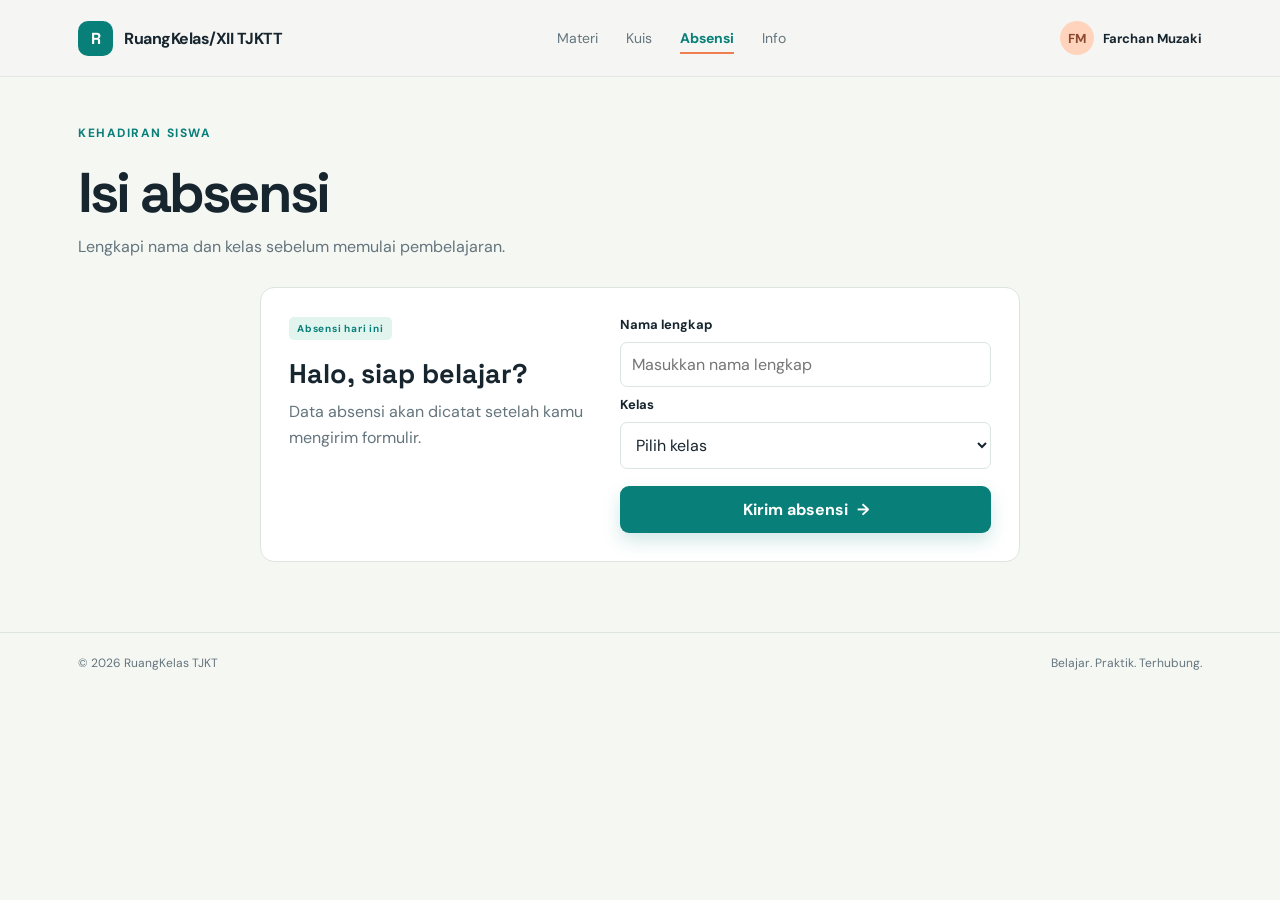
==== absensi.html @ 8e9f74b7 "Add files via upload" ====
<!DOCTYPE html>
<html lang="id">
<head>
  <meta charset="UTF-8">
  <meta name="viewport" content="width=device-width, initial-scale=1.0">
  <title>Absensi | RuangKelas TJKT</title>
  <link rel="preconnect" href="https://fonts.googleapis.com">
  <link rel="preconnect" href="https://fonts.gstatic.com" crossorigin>
  <link href="https://fonts.googleapis.com/css2?family=DM+Sans:wght@400;500;600;700&family=Space+Grotesk:wght@500;600;700&display=swap" rel="stylesheet">
  <link rel="stylesheet" href="style.css">
</head>
<body>
  <header><div class="shell nav"><a class="brand" href="index.html"><span class="brand-mark">R</span> RuangKelas</a><button class="menu-toggle" type="button" aria-label="Buka menu navigasi" aria-controls="mobile-nav" aria-expanded="false"><span></span><span></span><span></span></button><nav id="mobile-nav" class="nav-links"><a href="materi.html">Materi</a><a href="kuis.html">Kuis</a><a class="nav-active" href="absensi.html">Absensi</a><a href="info.html">Info</a></nav><a class="profile" href="admin.html" aria-label="Login admin"><span class="avatar">FM</span> Farchan Muzaki</a></div></header>
  <main class="shell page-main">
    <section class="page-heading"><div class="eyebrow">Kehadiran siswa</div><h1>Isi absensi</h1><p>Lengkapi nama dan kelas sebelum memulai pembelajaran.</p></section>
    <section class="attendance-card">
      <div class="attendance-intro"><span class="tag">Absensi hari ini</span><h2>Halo, siap belajar?</h2><p>Data absensi akan dicatat setelah kamu mengirim formulir.</p></div>
      <form id="attendance-form" class="attendance-form">
        <label for="attendance-name">Nama lengkap</label>
        <input id="attendance-name" name="nama" type="text" placeholder="Masukkan nama lengkap" autocomplete="name" required>
        <label for="attendance-class">Kelas</label>
        <select id="attendance-class" name="kelas" required>
          <option value="">Pilih kelas</option>
          <option value="XII TJKTT 1">XII TJKTT 1</option>
          <option value="XII TJKTT 2">XII TJKTT 2</option>
        </select>
        <button class="button" type="submit">Kirim absensi <span>→</span></button>
      </form>
      <div id="attendance-success" class="attendance-success hidden" role="status"></div>
    </section>
  </main>
  <footer><div class="shell">© 2026 RuangKelas TJKT <span style="float:right">Belajar. Praktik. Terhubung.</span></div></footer>
  <script src="script.js"></script>
  <script>
    document.getElementById('attendance-form').addEventListener('submit', async event => {
      event.preventDefault();
      const name = document.getElementById('attendance-name').value.trim();
      const studentClass = document.getElementById('attendance-class').value;
      const success = document.getElementById('attendance-success');
      const submitButton = event.target.querySelector('button[type="submit"]');
      submitButton.disabled = true;
      submitButton.textContent = 'Mengirim absensi...';
      try {
        await fetch(GOOGLE_SHEETS_URL, {
          method: 'POST',
          mode: 'no-cors',
          headers: { 'Content-Type': 'text/plain;charset=utf-8' },
          body: JSON.stringify({
            action: 'saveAttendance',
            nama: name,
            kelas: studentClass,
            waktu: new Date().toISOString()
          })
        });
        success.textContent = `Absensi ${name} dari kelas ${studentClass} berhasil dikirim.`;
        success.classList.remove('hidden');
        event.target.reset();
      } catch (error) {
        success.textContent = 'Absensi gagal dikirim. Periksa koneksi lalu coba lagi.';
        success.classList.remove('hidden');
      } finally {
        submitButton.disabled = false;
        submitButton.innerHTML = 'Kirim absensi <span>→</span>';
      }
    });
  </script>
</body>
</html>
---- style.css ----
:root { --ink: #17252f; --muted: #64747d; --paper: #f5f7f3; --line: #dce5df; --teal: #087f79; --orange: #ef7d4d; --yellow: #f5c85b; }
* { box-sizing: border-box; }
body { margin: 0; color: var(--ink); background: var(--paper); font-family: 'DM Sans', sans-serif; }
h1, h2, h3, p { margin: 0; } h1, h2, h3 { font-family: 'Space Grotesk', sans-serif; }
button, select, input { font: inherit; }
button { cursor: pointer; border: 0; }
.shell { max-width: 1180px; margin: auto; padding: 0 28px; }
header { border-bottom: 1px solid rgba(220,229,223,.8); background: rgba(245,247,243,.9); }
.nav { height: 76px; display: flex; align-items: center; justify-content: space-between; }
.brand { display: flex; align-items: center; gap: 11px; color: inherit; text-decoration: none; font-weight: 700; letter-spacing: -.03em; }
.brand-mark { width: 35px; height: 35px; display: grid; place-items: center; color: white; background: var(--teal); border-radius: 10px; font-family: 'Space Grotesk'; }
.menu-toggle { display: none; width: 42px; height: 42px; padding: 10px; color: var(--ink); background: transparent; border-radius: 8px; }
.menu-toggle span { display: block; width: 22px; height: 2px; margin: 4px auto; background: currentColor; transition: transform .2s ease, opacity .2s ease; }
.menu-toggle[aria-expanded="true"] span:nth-child(1) { transform: translateY(6px) rotate(45deg); }
.menu-toggle[aria-expanded="true"] span:nth-child(2) { opacity: 0; }
.menu-toggle[aria-expanded="true"] span:nth-child(3) { transform: translateY(-6px) rotate(-45deg); }
.nav-links { display: flex; gap: 28px; color: var(--muted); font-size: 14px; }
.nav-links a { position: relative; color: inherit; text-decoration: none; transition: color .2s ease, font-weight .2s ease; } .nav-links a:after { content: ''; position: absolute; right: 0; bottom: -7px; left: 0; height: 2px; background: var(--orange); transform: scaleX(0); transform-origin: center; transition: transform .2s ease; } .nav-links a:hover { color: var(--teal); font-weight: 700; } .nav-links a:hover:after { transform: scaleX(1); }
.nav-links a.nav-active { color: var(--teal); font-weight: 700; } .nav-links a.nav-active:after { transform: scaleX(1); }
.profile { display: flex; align-items: center; gap: 9px; padding: 0; color: var(--ink); background: transparent; font-size: 13px; font-weight: 700; text-decoration: none; } .profile:hover { color: var(--teal); } .admin-active { color: var(--teal); }
.connection-badge { display: inline-flex; align-items: center; gap: 6px; padding: 6px 10px; font-size: 12px; font-weight: 600; border-radius: 6px; color: var(--muted); background: transparent; } .connection-badge span { display: inline-block; width: 8px; height: 8px; border-radius: 50%; animation: none; }
.connection-loading { color: #f59e0b; } .connection-loading span { background: #f59e0b; animation: pulse 1.5s ease-in-out infinite; }
.connection-connected { color: #10b981; } .connection-connected span { background: #10b981; }
.connection-offline { color: #ef4444; } .connection-offline span { background: #ef4444; }
@keyframes pulse { 0%, 100% { opacity: 1; } 50% { opacity: 0.5; } }
.avatar { width: 34px; height: 34px; display: grid; place-items: center; border-radius: 50%; color: #8a4a2f; background: #ffd3bc; }
.hero { display: grid; grid-template-columns: minmax(0, 1.15fr) minmax(0, .85fr); gap: 40px; align-items: center; padding: 70px 0 52px; } .hero > div { min-width: 0; }
.eyebrow { color: var(--teal); font-size: 12px; font-weight: 700; letter-spacing: .13em; text-transform: uppercase; margin-bottom: 16px; }
.hero h1 { max-width: 630px; overflow-wrap: anywhere; font-size: clamp(40px, 5vw, 66px); line-height: .98; letter-spacing: -.06em; }
.hero h1 span { color: var(--orange); }
.hero-copy { max-width: 500px; margin: 22px 0 28px; color: var(--muted); line-height: 1.7; overflow-wrap: anywhere; word-break: break-word; }
.button { display: inline-flex; align-items: center; gap: 9px; padding: 13px 18px; border-radius: 9px; color: white; background: var(--teal); font-weight: 700; box-shadow: 0 8px 18px rgba(8,127,121,.18); transition: transform .2s, background .2s; }
.button:hover { transform: translateY(-2px); background: #056762; }
.hero-art { min-height: 260px; position: relative; overflow: hidden; padding: 28px; color: white; background: var(--teal); border-radius: 20px; }
.hero-art:before { content: ''; position: absolute; width: 235px; height: 235px; right: -50px; bottom: -80px; border: 34px solid rgba(255,255,255,.12); border-radius: 50%; }
.terminal { position: relative; width: 86%; padding: 18px; background: #153943; border-radius: 12px; box-shadow: 18px 19px 0 rgba(7,69,69,.2); transform: rotate(-3deg); }
.dots { display: flex; gap: 5px; margin-bottom: 17px; } .dots i { width: 7px; height: 7px; border-radius: 50%; background: var(--orange); } .dots i:nth-child(2) { background: var(--yellow); } .dots i:nth-child(3) { background: #8dd3aa; }
.code { color: #bce6d2; font: 12px/1.9 monospace; } .code b { color: #f7c86a; font-weight: 400; }
.section-head { display: flex; justify-content: space-between; align-items: end; margin: 10px 0 20px; } .section-head h2 { font-size: 27px; letter-spacing: -.04em; } .section-head p { color: var(--muted); font-size: 13px; margin-top: 5px; }
.stats { display: grid; grid-template-columns: repeat(3,1fr); gap: 14px; margin-bottom: 46px; } .stat { padding: 20px; background: white; border: 1px solid var(--line); border-radius: 12px; } .stat strong { display: block; font: 700 28px 'Space Grotesk'; } .stat span { color: var(--muted); font-size: 13px; }
.layout { display: block; padding-bottom: 70px; }
.info-panel { display: grid; gap: 26px; max-width: 760px; margin: 0 auto; padding: 28px; background: white; border: 1px solid var(--line); border-radius: 14px; } .info-panel h2 { margin: 16px 0 8px; font-size: 27px; } .info-panel p { color: var(--muted); line-height: 1.6; } .info-list { display: grid; gap: 10px; } .info-list div { display: flex; align-items: center; gap: 12px; padding: 12px; background: var(--paper); border-radius: 8px; } .info-list strong { display: grid; width: 28px; height: 28px; place-items: center; color: white; background: var(--teal); border-radius: 50%; } .info-list span { color: var(--ink); font-size: 13px; }
.schedule-details { display: grid; grid-template-columns: repeat(2, 1fr); gap: 10px; margin: 20px 0; } .schedule-details div { display: grid; gap: 5px; padding: 14px; background: var(--paper); border-radius: 8px; } .schedule-details span { color: var(--muted); font-size: 12px; } .schedule-details strong { color: var(--ink); font-size: 14px; } .quiz-status { padding: 12px 14px; color: #8a4a2f; background: #fff1e9; border: 1px solid #ffd3bc; border-radius: 8px; font-size: 13px; font-weight: 700; } .quiz-status-active { color: #176d4d; background: #e2f4ee; border-color: #b8dfd2; }
.admin-access { max-width: 430px; margin: 0 auto; padding: 28px; background: white; border: 1px solid var(--line); border-radius: 14px; } .admin-access h2 { margin-bottom: 7px; } .admin-access p, .admin-tool p { color: var(--muted); font-size: 13px; line-height: 1.6; } .admin-access form { display: grid; gap: 10px; margin-top: 20px; } .admin-access input { width: 100%; padding: 12px; border: 1px solid var(--line); border-radius: 7px; background: white; outline: none; } .admin-dashboard { display: grid; gap: 20px; } .admin-dashboard-head { display: flex; align-items: end; justify-content: space-between; gap: 16px; } .admin-dashboard-head h2 { margin-top: 12px; font-size: 28px; } .admin-tools { display: grid; grid-template-columns: 1.35fr .65fr; gap: 18px; } .admin-tool { display: grid; align-content: start; gap: 12px; padding: 22px; background: white; border: 1px solid var(--line); border-radius: 12px; } .admin-tool h3 { font-size: 20px; } .admin-tool-actions { display: flex; gap: 9px; } .admin-status { padding-top: 14px; border-top: 1px solid var(--line); } 
.landing-form { display: grid; gap: 10px; } .landing-form input, .landing-form textarea { width: 100%; padding: 11px; border: 1px solid var(--line); border-radius: 7px; background: white; outline: none; } .landing-form textarea { min-height: 90px; resize: vertical; } .landing-actions { display: flex; gap: 9px; } .landing-form .save-button, .landing-actions .cancel-button { justify-content: center; } .landing-image { width: 100%; height: 100%; min-height: 260px; display: block; object-fit: cover; border-radius: 12px; }
.quiz-schedule-setting { display: grid; gap: 4px; font-size: 12px; } .quiz-schedule-setting > div { display: flex; align-items: center; gap: 6px; } .quiz-schedule-setting input { min-height: 34px; padding: 7px; border: 1px solid var(--line); border-radius: 7px; background: white; color: var(--ink); }
.toolbar { display: flex; gap: 10px; margin-bottom: 18px; } .search { flex: 1; padding: 11px 14px; border: 1px solid var(--line); border-radius: 8px; background: white; outline: none; } .search:focus { border-color: var(--teal); } .filter { padding: 11px 12px; border: 1px solid var(--line); border-radius: 8px; color: var(--muted); background: white; } .sync-status { display: inline-flex; align-items: center; gap: 6px; padding: 8px 12px; font-size: 12px; color: #10b981; background: #ecfdf5; border-radius: 7px; font-weight: 600; } .sync-status.syncing { color: #f59e0b; background: #fffbeb; }
.sync-status.syncing::before { content: ''; display: inline-block; width: 12px; height: 12px; margin-right: 4px; border: 2px solid #f59e0b; border-top-color: transparent; border-radius: 50%; animation: spin 0.8s linear infinite; }
@keyframes spin { from { transform: rotate(0deg); } to { transform: rotate(360deg); } }
.admin-panel { display: flex; align-items: center; justify-content: space-between; gap: 14px; margin-bottom: 18px; padding: 14px 16px; color: var(--ink); background: #e2f4ee; border: 1px solid #b8dfd2; border-radius: 10px; } .admin-panel div { display: grid; gap: 3px; } .admin-panel span { color: var(--muted); font-size: 12px; } .upload-button, .logout-button { padding: 9px 12px; border-radius: 7px; color: white; background: var(--teal); font-size: 12px; font-weight: 700; cursor: pointer; transition: all 0.2s; } .upload-button:hover, .logout-button:hover { transform: translateY(-1px); box-shadow: 0 4px 8px rgba(8,127,121,.2); } .upload-button:active, .logout-button:active { transform: translateY(0); } .upload-button input { display: none; } .logout-button { color: var(--ink); background: white; border: 1px solid var(--line); }
.add-material-button { padding: 9px 12px; border-radius: 7px; color: white; background: var(--orange); font-size: 12px; font-weight: 700; } .material-editor { display: grid; gap: 10px; margin-bottom: 18px; padding: 16px; background: white; border: 1px solid var(--line); border-radius: 10px; } .material-editor input, .material-editor textarea, .material-editor select { width: 100%; padding: 10px; border: 1px solid var(--line); border-radius: 7px; background: white; outline: none; } .material-editor textarea { min-height: 75px; resize: vertical; } .editor-actions { display: flex; gap: 8px; } .save-button, .cancel-button { padding: 9px 14px; border-radius: 7px; font-size: 12px; font-weight: 700; } .save-button { color: white; background: var(--teal); } .cancel-button { color: var(--ink); background: var(--paper); border: 1px solid var(--line); }
.materials { display: grid; grid-template-columns: repeat(2,1fr); gap: 14px; } .material { padding: 19px; background: white; border: 1px solid var(--line); border-radius: 12px; transition: transform .2s, box-shadow .2s; } .material:hover { transform: translateY(-3px); box-shadow: 0 12px 24px rgba(23,37,47,.07); }
.tag { display: inline-block; padding: 5px 8px; color: var(--teal); background: #e2f4ee; border-radius: 5px; font-size: 10px; font-weight: 700; letter-spacing: .08em; } .tag.source-badge { margin-left: 8px; padding: 4px 7px; font-size: 9px; } .tag.source-server { color: #0891b2; background: #e0f2fe; } .tag.source-local { color: #7c2d12; background: #fed7aa; } .material h3 { margin: 14px 0 7px; font-size: 18px; } .material p { min-height: 42px; color: var(--muted); font-size: 13px; line-height: 1.6; } .material a { display: inline-block; margin-top: 16px; color: var(--orange); font-size: 13px; font-weight: 700; text-decoration: none; }
.material-actions { display: flex; gap: 8px; margin-top: 14px; } .material-actions button { padding: 8px 12px; border-radius: 6px; color: white; background: var(--teal); border: 0; font-size: 12px; font-weight: 600; cursor: pointer; transition: all 0.2s; } .material-actions button:hover { transform: translateY(-2px); box-shadow: 0 4px 8px rgba(0,0,0,.15); } .material-actions button:active { transform: translateY(0); } .material-actions button:last-child { background: #ef4444; } .material-actions button:last-child:hover { background: #dc2626; } .admin-only { display: none; } body.admin-mode .admin-only { display: flex; }
.quiz { padding: 22px; color: white; background: #1c3039; border-radius: 14px; } .quiz h2 { font-size: 23px; } .quiz-intro { margin: 8px 0 20px; color: #b6c8c9; font-size: 13px; line-height: 1.6; } .quiz-fields { display: grid; gap: 10px; margin-bottom: 10px; } .quiz-fields input, .quiz-fields select { width: 100%; min-height: 42px; padding: 11px; color: var(--ink); border-radius: 7px; border: 0; background: white; } .quiz-fields input::placeholder { color: #8a989b; } .identity-error { margin: 10px 0; padding: 10px; color: #ffd4c4; background: rgba(239,125,77,.18); border: 1px solid rgba(239,125,77,.5); border-radius: 7px; font-size: 12px; line-height: 1.45; } .quiz .button { width: 100%; justify-content: center; background: var(--orange); box-shadow: none; } .quiz .button:hover { background: #d96437; }
#kuis-container { margin-top: 22px; padding-top: 20px; border-top: 1px solid rgba(255,255,255,.16); } .quiz-meta { display: flex; justify-content: space-between; color: #9fb6b8; font-size: 12px; margin-bottom: 12px; } .timer-warning { color: #ffc4ad; font-weight: 700; } #soal-box { font: 600 16px/1.45 'Space Grotesk'; margin-bottom: 15px; } #opsi-box { display: grid; gap: 8px; } .option { display: block; padding: 11px; color: #dce9e5; border: 1px solid rgba(255,255,255,.2); border-radius: 7px; font-size: 13px; cursor: pointer; } .option:has(input:checked) { color: white; border-color: var(--yellow); background: rgba(245,200,91,.15); } .option input { margin-right: 8px; accent-color: var(--yellow); } .quiz-controls { display: flex; gap: 8px; margin-top: 15px; } .quiz-next, .quiz-cancel { flex: 1; min-height: 40px; padding: 11px; border-radius: 7px; font-weight: 700; } .quiz-next { color: var(--ink); background: var(--yellow); } .quiz-cancel { color: #ffd4c4; background: rgba(239,125,77,.16); border: 1px solid rgba(239,125,77,.5); } #hasil-kuis { margin-top: 12px; padding: 10px; border-radius: 7px; text-align: center; font-size: 13px; font-weight: 700; } .success { color: #bdebd3; background: rgba(92,199,139,.16); } .wrong { color: #ffc4ad; background: rgba(239,125,77,.16); } .hidden { display: none; }
footer { padding: 22px 0; border-top: 1px solid var(--line); color: var(--muted); font-size: 12px; }
.materi-table-wrapper { overflow-x: auto; margin-top: 16px; }
.materi-table { width: 100%; border-collapse: collapse; font-size: 13px; }
.materi-table thead { background-color: #f0f9ff; border-bottom: 2px solid var(--line); }
.materi-table th { padding: 12px; text-align: left; font-weight: 700; color: var(--teal); }
.materi-table td { padding: 12px; border-bottom: 1px solid var(--line); }
.materi-table tbody tr { transition: background-color 0.2s; }
.materi-table tbody tr:hover { background-color: #f9fafb; }
.materi-table .mapel-badge { display: inline-block; padding: 4px 8px; border-radius: 4px; font-size: 11px; font-weight: 600; }
.materi-table .mapel-kjr { color: #0891b2; background: #e0f2fe; }
.materi-table .mapel-pkpj { color: #7c2d12; background: #fed7aa; }
.materi-table .mapel-tjkdn { color: #5b21b6; background: #ede9fe; }
.materi-table .source-badge { display: inline-block; padding: 3px 6px; border-radius: 3px; font-size: 10px; font-weight: 600; }
.materi-table .source-server { color: #0891b2; background: #e0f2fe; }
.materi-table .source-lokal { color: #7c2d12; background: #fed7aa; }
.materi-table .action-buttons { display: flex; gap: 6px; }
.materi-table .btn-edit, .materi-table .btn-delete { padding: 6px 10px; border: 0; border-radius: 5px; font-size: 11px; font-weight: 600; cursor: pointer; transition: all 0.2s; }
.materi-table .btn-edit { color: white; background: var(--teal); }
.materi-table .btn-edit:hover { background: #056762; transform: translateY(-1px); box-shadow: 0 2px 4px rgba(8,127,121,.2); }
.materi-table .btn-delete { color: white; background: #ef4444; }
.materi-table .btn-delete:hover { background: #dc2626; transform: translateY(-1px); box-shadow: 0 2px 4px rgba(239,68,68,.2); }

.toast-container { position: fixed; top: 20px; right: 20px; z-index: 1000; display: flex; flex-direction: column; gap: 10px; max-width: 400px; }
.toast { display: flex; align-items: center; gap: 12px; padding: 14px 16px; background: white; border-left: 4px solid var(--teal); border-radius: 8px; box-shadow: 0 4px 12px rgba(23,37,47,.15); animation: slideIn 0.3s ease-out; }
.toast.success { border-left-color: #10b981; }
.toast.success::before { content: '✓'; color: #10b981; font-weight: 700; font-size: 18px; }
.toast.error { border-left-color: #ef4444; }
.toast.error::before { content: '✕'; color: #ef4444; font-weight: 700; font-size: 18px; }
.toast.warning { border-left-color: #f59e0b; }
.toast.warning::before { content: '⚠'; color: #f59e0b; font-weight: 700; font-size: 18px; }
.toast-message { flex: 1; color: var(--ink); font-size: 13px; line-height: 1.4; }
@keyframes slideIn { from { transform: translateX(400px); opacity: 0; } to { transform: translateX(0); opacity: 1; } }
@keyframes slideOut { from { transform: translateX(0); opacity: 1; } to { transform: translateX(400px); opacity: 0; } }
.toast.removing { animation: slideOut 0.3s ease-out; }
.page-main { padding-top: 48px; padding-bottom: 70px; } .page-heading { margin-bottom: 30px; } .page-heading h1 { margin-bottom: 8px; font-size: clamp(36px, 5vw, 56px); letter-spacing: -.05em; } .page-heading p { color: var(--muted); }
.quiz-page { max-width: 680px; margin: auto; } .quiz-page .button { margin-top: 8px; }
.attendance-card { display: grid; grid-template-columns: .9fr 1.1fr; gap: 28px; max-width: 760px; margin: auto; padding: 28px; background: white; border: 1px solid var(--line); border-radius: 14px; }
.attendance-intro h2 { margin: 16px 0 8px; font-size: 27px; }
.attendance-intro p { color: var(--muted); line-height: 1.6; }
.attendance-form { display: grid; gap: 9px; align-content: start; }
.attendance-form label { color: var(--ink); font-size: 13px; font-weight: 700; }
.attendance-form input, .attendance-form select { width: 100%; min-height: 44px; padding: 11px; border: 1px solid var(--line); border-radius: 7px; color: var(--ink); background: white; outline: none; }
.attendance-form input:focus, .attendance-form select:focus { border-color: var(--teal); }
.attendance-form .button { justify-content: center; margin-top: 8px; }
.attendance-form .button:disabled { cursor: wait; opacity: .7; transform: none; }
.attendance-success { grid-column: 1 / -1; padding: 11px 14px; color: #176d4d; background: #e2f4ee; border: 1px solid #b8dfd2; border-radius: 8px; font-size: 13px; font-weight: 700; }
.modal { position: fixed; inset: 0; z-index: 10; display: grid; place-items: center; padding: 20px; background: rgba(23,37,47,.55); } .modal.hidden { display: none; } .modal-card { position: relative; width: min(100%, 380px); padding: 28px; background: var(--paper); border-radius: 14px; box-shadow: 0 20px 50px rgba(23,37,47,.25); } .modal-card h2 { margin-bottom: 6px; font-size: 26px; } .modal-card p { margin-bottom: 20px; color: var(--muted); font-size: 13px; } .modal-close { position: absolute; top: 12px; right: 15px; color: var(--muted); background: transparent; font-size: 24px; } #admin-login-form { display: grid; gap: 10px; } #admin-login-form input { width: 100%; padding: 12px; border: 1px solid var(--line); border-radius: 7px; background: white; outline: none; } .login-error { padding: 9px; color: #a94d2e; background: #ffe5dc; border-radius: 7px; font-size: 12px; } .modal-card .button { justify-content: center; margin-top: 4px; }
@media (max-width: 760px) { .shell { padding: 0 18px; } .nav { position: relative; height: 76px; } .menu-toggle { display: block; order: 2; } .nav:not(.menu-open) .profile, .nav:not(.menu-open) > div { display: none; } .nav-links { position: absolute; z-index: 5; top: calc(100% - 1px); right: 18px; left: 18px; display: none; flex-direction: column; gap: 0; padding: 8px; background: white; border: 1px solid var(--line); border-radius: 10px; box-shadow: 0 12px 24px rgba(23,37,47,.12); } .nav-links.is-open { display: flex; } .nav.menu-open { height: auto; min-height: 76px; flex-wrap: wrap; align-content: center; padding-top: 17px; padding-bottom: 17px; } .nav.menu-open .nav-links { position: static; order: 4; flex-basis: 100%; margin-top: 10px; } .nav.menu-open .profile, .nav.menu-open > div { order: 3; } .nav-links a { padding: 12px 10px; border-radius: 6px; } .nav-links a:hover { background: var(--paper); } .nav-links a:after { display: none; } .profile { order: 3; } .nav > div { order: 3; } .hero, .layout, .admin-tools, .attendance-card { grid-template-columns: 1fr; } .hero { padding: 48px 0 40px; gap: 30px; } .hero-art { min-height: 225px; } .stats { gap: 8px; margin-bottom: 35px; } .stat { padding: 14px 10px; } .stat strong { font-size: 22px; } .stat span { font-size: 11px; } .materials { grid-template-columns: 1fr; } .section-head { align-items: start; flex-direction: column; gap: 5px; } .toolbar { flex-wrap: wrap; } .search { min-width: 100%; } .admin-dashboard-head { align-items: start; flex-direction: column; } }
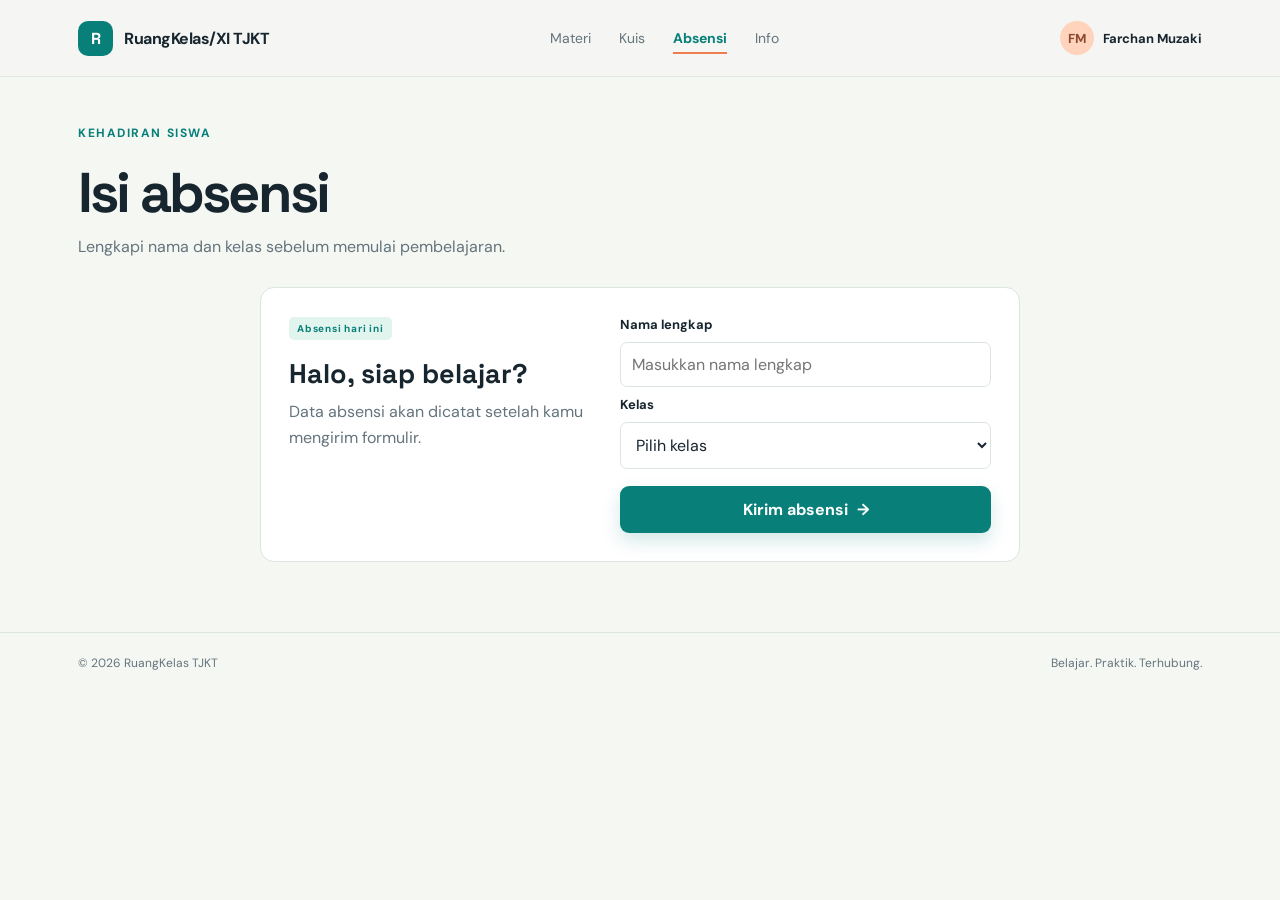
==== commit 4aa8b533: "Add files via upload" ====
--- a/absensi.html
+++ b/absensi.html
@@ -21,8 +21,8 @@
         <label for="attendance-class">Kelas</label>
         <select id="attendance-class" name="kelas" required>
           <option value="">Pilih kelas</option>
-          <option value="XII TJKTT 1">XII TJKTT 1</option>
-          <option value="XII TJKTT 2">XII TJKTT 2</option>
+          <option value="XI TJKT 1">XI TJKT 1</option>
+          <option value="XI TJKT 2">XI TJKT 2</option>
         </select>
         <button class="button" type="submit">Kirim absensi <span>→</span></button>
       </form>
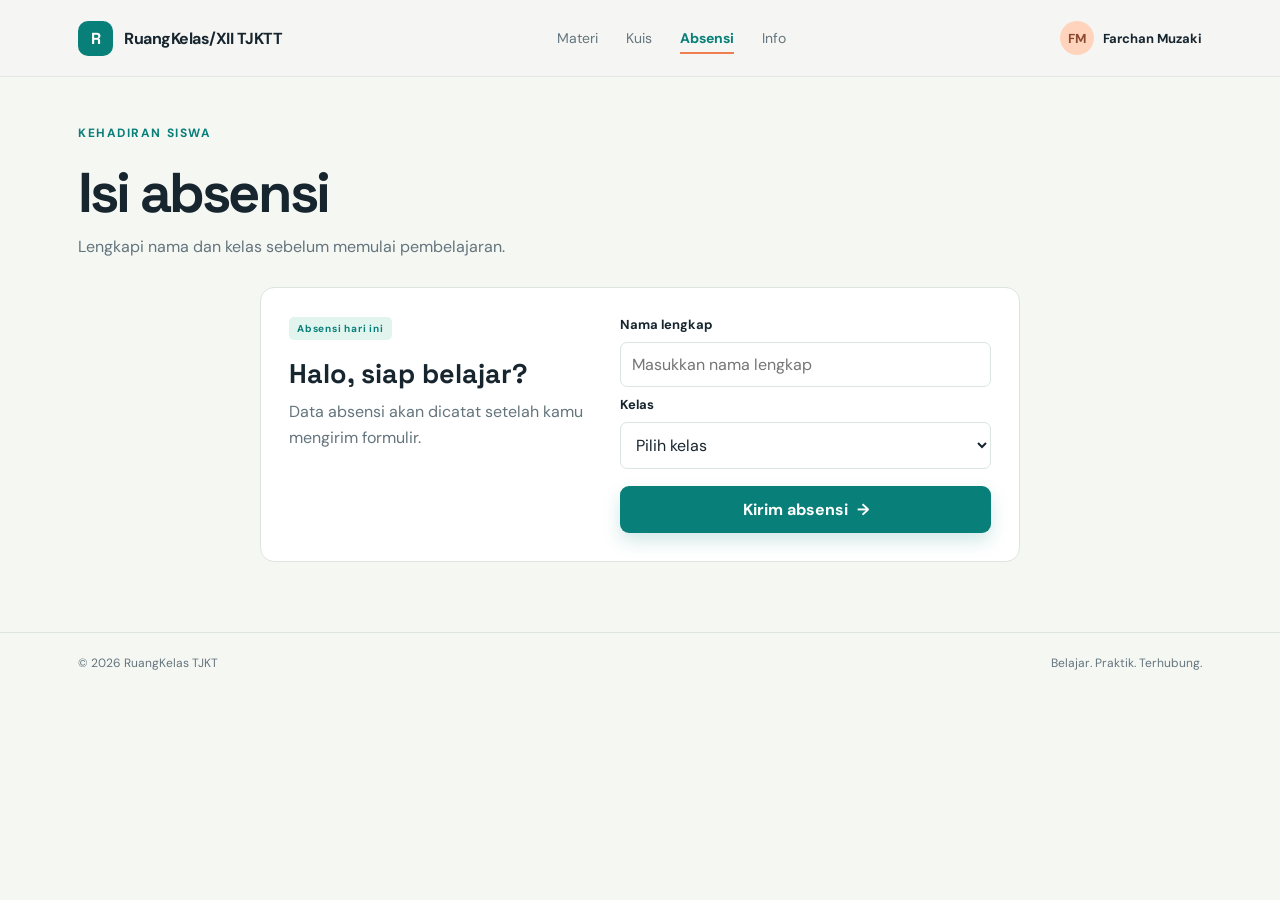
==== commit f2460024: "Add files via upload" ====
--- a/absensi.html
+++ b/absensi.html
@@ -21,8 +21,8 @@
         <label for="attendance-class">Kelas</label>
         <select id="attendance-class" name="kelas" required>
           <option value="">Pilih kelas</option>
-          <option value="XI TJKT 1">XI TJKT 1</option>
-          <option value="XI TJKT 2">XI TJKT 2</option>
+          <option value="XII TJKTT 1">XII TJKTT 1</option>
+          <option value="XII TJKTT 2">XII TJKTT 2</option>
         </select>
         <button class="button" type="submit">Kirim absensi <span>→</span></button>
       </form>
@@ -32,6 +32,7 @@
   <footer><div class="shell">© 2026 RuangKelas TJKT <span style="float:right">Belajar. Praktik. Terhubung.</span></div></footer>
   <script src="script.js"></script>
   <script>
+    // Memvalidasi dan mengirim data absensi siswa ke server.
     document.getElementById('attendance-form').addEventListener('submit', async event => {
       event.preventDefault();
       const name = document.getElementById('attendance-name').value.trim();
